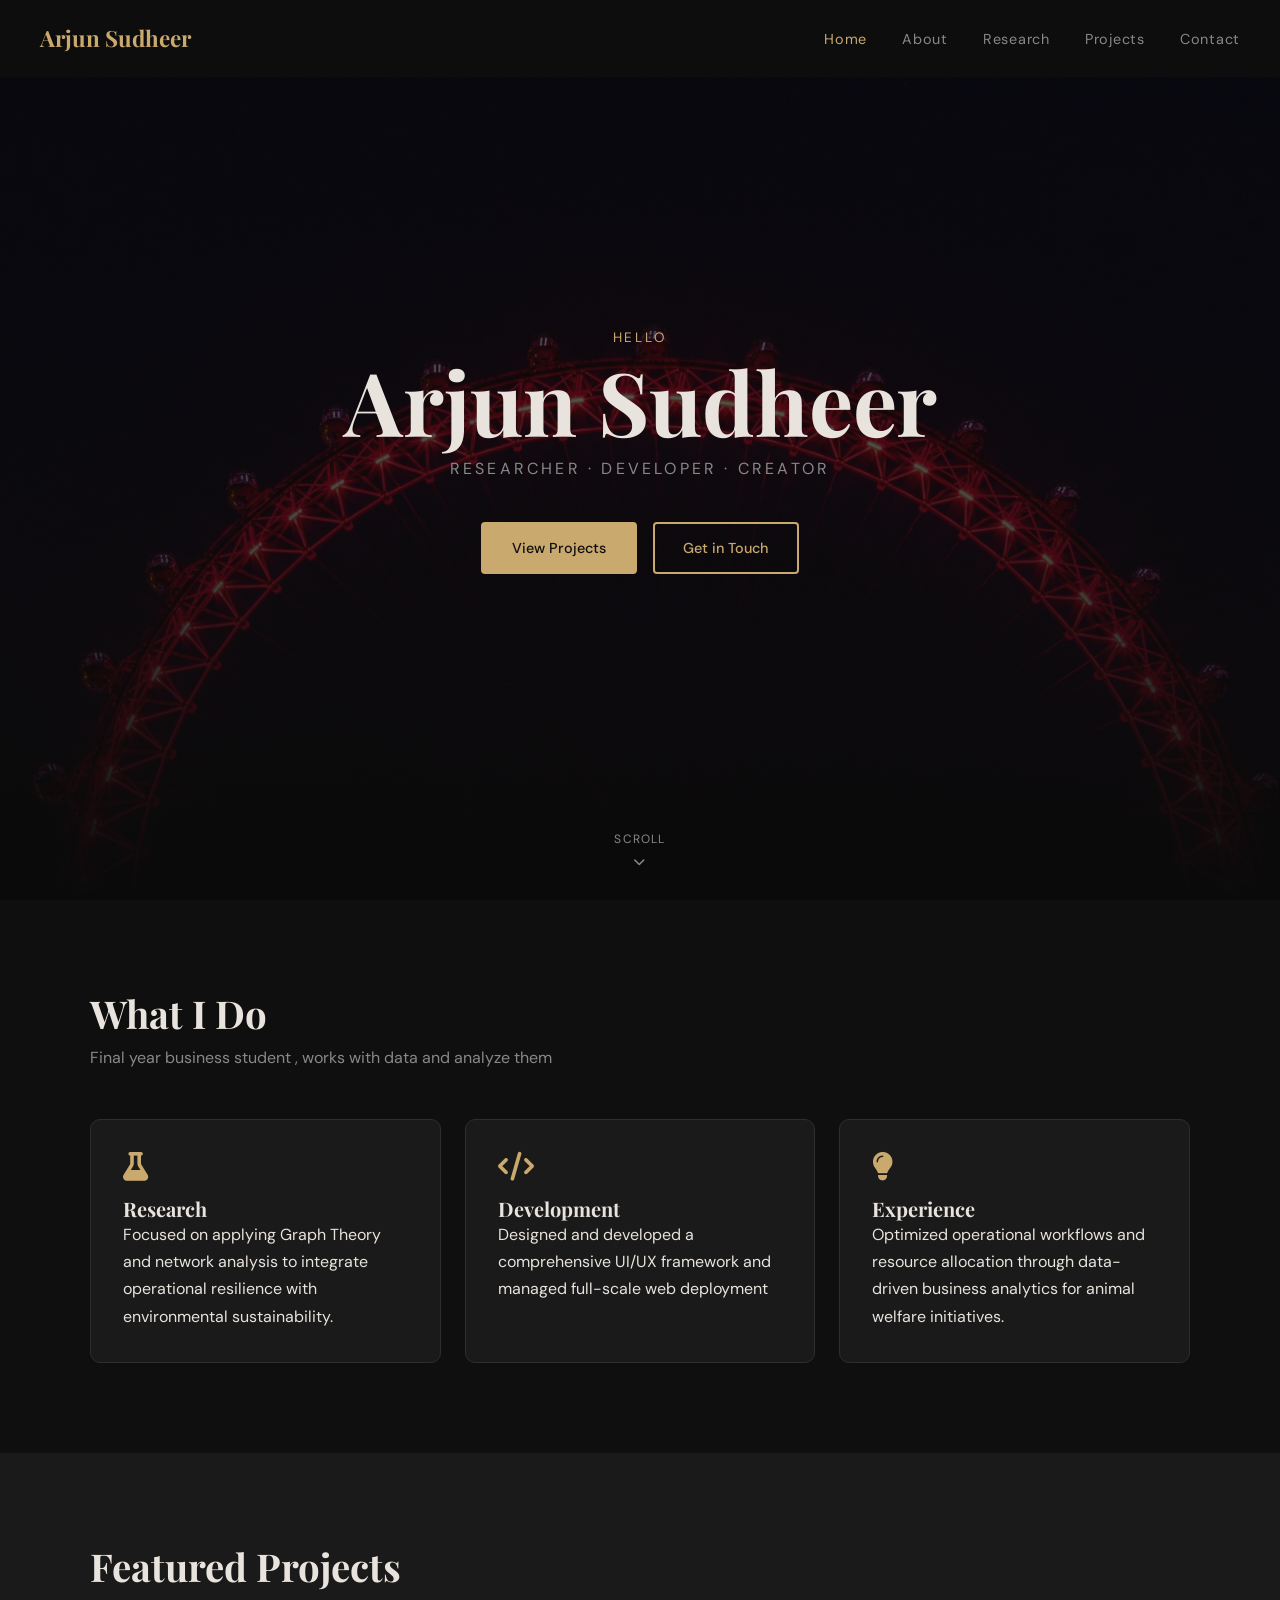
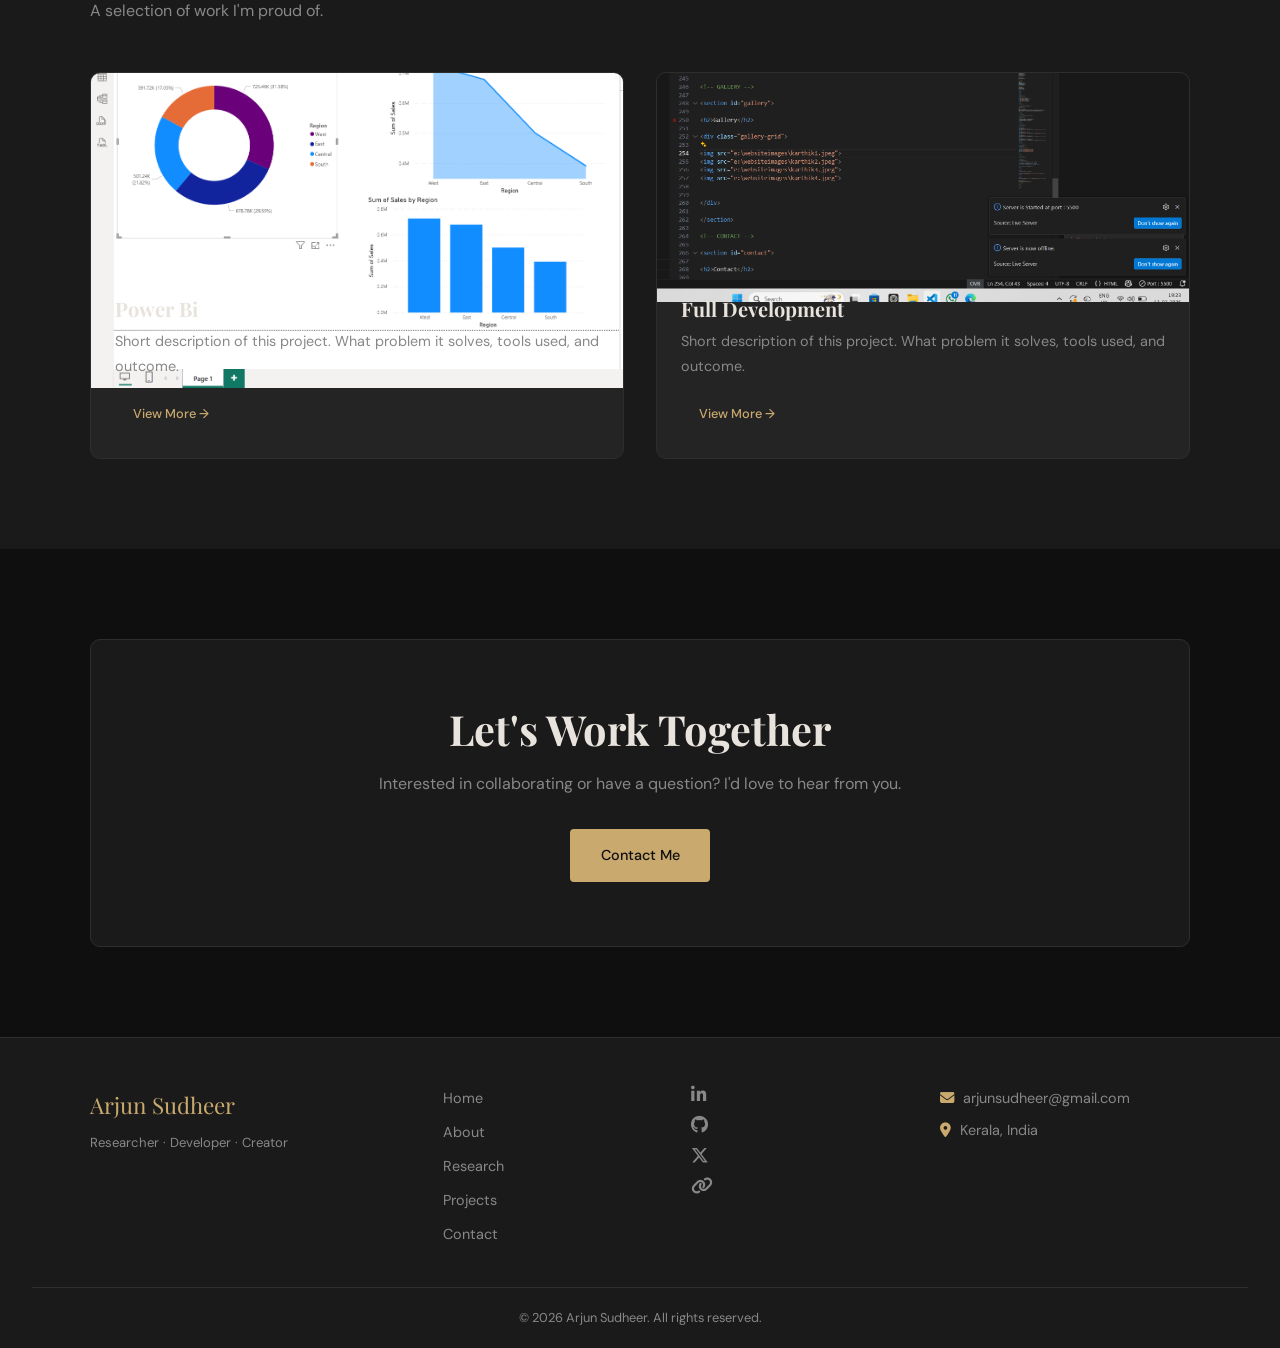
==== arjun_web/index.html @ 91f1396e "Add files via upload" ====
<!DOCTYPE html>
<html lang="en">
<head>
  <meta charset="UTF-8" />
  <meta name="viewport" content="width=device-width, initial-scale=1.0"/>
  <title>Portfolio | Home</title>
  <link rel="stylesheet" href="css/style.css" />
  <link rel="stylesheet" href="css/home.css" />
  <link href="https://fonts.googleapis.com/css2?family=Playfair+Display:wght@400;700&family=DM+Sans:wght@300;400;500&display=swap" rel="stylesheet"/>
  <link rel="stylesheet" href="https://cdnjs.cloudflare.com/ajax/libs/font-awesome/6.5.0/css/all.min.css"/>
</head>
<body>

  <!-- NAV -->
  <nav class="navbar" id="navbar">
    <div class="nav-logo">Arjun Sudheer</div>
    <ul class="nav-links">
      <li><a href="index.html" class="active">Home</a></li>
      <li><a href="about.html">About</a></li>
      <li><a href="research.html">Research</a></li>
      <li><a href="projects.html">Projects</a></li>
      <li><a href="contact.html">Contact</a></li>
    </ul>
    <div class="hamburger" id="hamburger">
      <span></span><span></span><span></span>
    </div>
  </nav>

  <!-- SECTION 1: HERO -->
  <section class="hero section" id="hero">
    <div class="hero-bg">
      <!-- Replace 'images/hero-bg.jpg' with your own background image -->
      <img src="images/ferrybg.jpeg" alt="Background" class="hero-img" />
      <div class="hero-overlay"></div>
    </div>
    <div class="hero-content">
      <p class="hero-sub">Hello</p>
      <h1 class="hero-title">Arjun  Sudheer</h1>
      <p class="hero-role">Researcher · Developer · Creator</p>
      <div class="hero-btns">
        <a href="projects.html" class="btn btn-primary">View Projects</a>
        <a href="contact.html" class="btn btn-outline">Get in Touch</a>
      </div>
    </div>
    <div class="scroll-hint">
      <span>Scroll</span>
      <i class="fa fa-chevron-down"></i>
    </div>
  </section>

  <!-- SECTION 2: WHAT I DO -->
  <section class="section home-services" id="services">
    <div class="container">
      <h2 class="section-title">What I Do</h2>
      <p class="section-subtitle">Final year business student , works with data and analyze them </p>
      <div class="cards-grid">
        <div class="card">
          <i class="fa fa-flask card-icon"></i>
          <h3>Research</h3>
          <p>Focused on applying Graph Theory and network analysis to integrate operational 
            resilience with environmental sustainability.</p>
        </div>
        <div class="card">
          <i class="fa fa-code card-icon"></i>
          <h3>Development</h3>
          <p>Designed and developed a comprehensive UI/UX 
            framework and managed full-scale web deployment</p>
        </div>
        <div class="card">
          <i class="fa fa-lightbulb card-icon"></i>
          <h3>Experience</h3>
          <p>Optimized operational workflows and resource allocation through data-driven business analytics for animal welfare initiatives.</p>
        </div>
      </div>
    </div>
  </section>

  <!-- SECTION 3: FEATURED PROJECTS -->
  <section class="section home-featured" id="featured">
    <div class="container">
      <h2 class="section-title">Featured Projects</h2>
      <p class="section-subtitle">A selection of work I'm proud of.</p>
      <div class="featured-grid">
        <div class="featured-card">
          <div class="featured-img-placeholder"><img src="images/powerbi1.png" alt=""></div>
          <div class="featured-info">
            <h3>Power Bi </h3>
            <p>Short description of this project. What problem it solves, tools used, and outcome.</p>
            <a href="projects.html" class="btn btn-small">View More →</a>
          </div>
        </div>
        <div class="featured-card"> 
          <div class="featured-img-placeholder"><img src="images/fullstackcode.png" alt=""></div>
          <div class="featured-info">
            <h3>Full Development</h3>
            <p>Short description of this project. What problem it solves, tools used, and outcome.</p>
            <a href="projects.html" class="btn btn-small">View More →</a>
          </div>
        </div>
      </div>
    </div>
  </section>

  <!-- SECTION 4: CALL TO ACTION -->
  <section class="section home-cta" id="cta">
    <div class="container cta-box">
      <h2>Let's Work Together</h2>
      <p>Interested in collaborating or have a question? I'd love to hear from you.</p>
      <a href="contact.html" class="btn btn-primary">Contact Me</a>
    </div>
  </section>

  <!-- FOOTER -->
  <footer class="footer">
    <div class="footer-inner">
      <div class="footer-brand">
        <span class="footer-logo">Arjun Sudheer</span>
        <p class="footer-tagline">Researcher · Developer · Creator</p>
      </div>
      <div class="footer-links">
        <a href="index.html">Home</a>
        <a href="about.html">About</a>
        <a href="research.html">Research</a>
        <a href="projects.html">Projects</a>
        <a href="contact.html">Contact</a>
      </div>
      <div class="footer-social">
        <a href="https://linkedin.com/in/yourprofile" target="_blank" title="LinkedIn">
          <i class="fab fa-linkedin-in"></i>
        </a>
        <a href="https://github.com/yourusername" target="_blank" title="GitHub">
          <i class="fab fa-github"></i>
        </a>
        <!-- Add more social links below -->
        <a href="#" title="Twitter / X">
          <i class="fab fa-x-twitter"></i>
        </a>
        <a href="#" title="Your Other Platform">
          <i class="fas fa-link"></i>
        </a>
      </div>
      <div class="footer-contact-info">
        <p><i class="fas fa-envelope"></i>arjunsudheer@gmail.com</p>
        <p><i class="fas fa-map-marker-alt"></i>Kerala, India</p>
      </div>
    </div>
    <div class="footer-bottom">
      <p>&copy; 2026 Arjun Sudheer. All rights reserved.</p>
    </div>
  </footer>

  <script src="js/main.js"></script>
</body>
</html>
---- arjun_web/css/style.css ----
/* ============================================
   GLOBAL STYLES — style.css
   ============================================ */

/* ---------- CSS Variables ---------- */
:root {
  --color-bg: #0f0f0f;
  --color-surface: #1a1a1a;
  --color-surface-2: #242424;
  --color-border: #2e2e2e;
  --color-text: #e8e3dc;
  --color-text-muted: #888;
  --color-accent: #c9a96e;        /* warm gold */
  --color-accent-hover: #e0c080;
  --color-accent-dark: #8a6f3f;

  --font-display: 'Playfair Display', Georgia, serif;
  --font-body: 'DM Sans', sans-serif;

  --radius: 10px;
  --transition: 0.3s ease;
  --max-width: 1100px;
}

/* ---------- Reset & Base ---------- */
*, *::before, *::after { box-sizing: border-box; margin: 0; padding: 0; }

html { scroll-behavior: smooth; }

body {
  background: var(--color-bg);
  color: var(--color-text);
  font-family: var(--font-body);
  font-size: 1rem;
  line-height: 1.7;
  -webkit-font-smoothing: antialiased;
}

img { max-width: 100%; display: block; }
a { color: var(--color-accent); text-decoration: none; transition: color var(--transition); }
a:hover { color: var(--color-accent-hover); }

/* ---------- Section Layout ---------- */
.section {
  padding: 90px 24px;
}

.container {
  max-width: var(--max-width);
  margin: 0 auto;
  width: 100%;
}

/* ---------- Typography ---------- */
h1, h2, h3, h4 {
  font-family: var(--font-display);
  line-height: 1.2;
}

h1 { font-size: clamp(2.2rem, 5vw, 3.8rem); }
h2 { font-size: clamp(1.8rem, 3.5vw, 2.6rem); }
h3 { font-size: 1.25rem; }

.section-title {
  font-family: var(--font-display);
  font-size: clamp(1.8rem, 3vw, 2.4rem);
  margin-bottom: 0.5rem;
  color: var(--color-text);
}

.section-subtitle {
  color: var(--color-text-muted);
  max-width: 600px;
  margin-bottom: 3rem;
}

.hero-sub {
  font-size: 0.85rem;
  letter-spacing: 0.2em;
  text-transform: uppercase;
  color: var(--color-accent);
  margin-bottom: 0.5rem;
}

.accent { color: var(--color-accent); }

/* ---------- Buttons ---------- */
.btn {
  display: inline-block;
  padding: 0.75rem 1.8rem;
  border-radius: 4px;
  font-family: var(--font-body);
  font-size: 0.9rem;
  font-weight: 500;
  cursor: pointer;
  transition: all var(--transition);
  border: 2px solid transparent;
}

.btn-primary {
  background: var(--color-accent);
  color: #0f0f0f;
  border-color: var(--color-accent);
}
.btn-primary:hover {
  background: var(--color-accent-hover);
  border-color: var(--color-accent-hover);
  color: #0f0f0f;
}

.btn-outline {
  background: transparent;
  color: var(--color-accent);
  border-color: var(--color-accent);
}
.btn-outline:hover {
  background: var(--color-accent);
  color: #0f0f0f;
}

.btn-small {
  padding: 0.45rem 1rem;
  font-size: 0.8rem;
}

.btn-full { width: 100%; text-align: center; }

/* ---------- Cards ---------- */
.cards-grid {
  display: grid;
  grid-template-columns: repeat(auto-fit, minmax(250px, 1fr));
  gap: 1.5rem;
}

.card {
  background: var(--color-surface);
  border: 1px solid var(--color-border);
  border-radius: var(--radius);
  padding: 2rem;
  transition: transform var(--transition), border-color var(--transition);
}
.card:hover {
  transform: translateY(-4px);
  border-color: var(--color-accent);
}

.card-icon {
  font-size: 1.8rem;
  color: var(--color-accent);
  margin-bottom: 1rem;
}

/* ---------- Page Header (inner pages) ---------- */
.page-header {
  padding-top: 140px;
  padding-bottom: 60px;
  border-bottom: 1px solid var(--color-border);
}

/* ---------- CTA Box ---------- */
.cta-box {
  text-align: center;
  background: var(--color-surface);
  border: 1px solid var(--color-border);
  border-radius: var(--radius);
  padding: 4rem 2rem;
}
.cta-box h2 { margin-bottom: 1rem; }
.cta-box p { color: var(--color-text-muted); margin-bottom: 2rem; }

/* ============================================
   NAVBAR
   ============================================ */
.navbar {
  position: fixed;
  top: 0; left: 0;
  width: 100%;
  z-index: 999;
  display: flex;
  align-items: center;
  justify-content: space-between;
  padding: 1.2rem 2.5rem;
  background: rgba(15, 15, 15, 0.85);
  backdrop-filter: blur(12px);
  border-bottom: 1px solid transparent;
  transition: border-color 0.3s, padding 0.3s;
}
.navbar.scrolled {
  border-bottom-color: var(--color-border);
  padding: 0.9rem 2.5rem;
}

.nav-logo {
  font-family: var(--font-display);
  font-size: 1.4rem;
  color: var(--color-accent);
  font-weight: 700;
}

.nav-links {
  list-style: none;
  display: flex;
  gap: 2.2rem;
}
.nav-links a {
  font-size: 0.9rem;
  letter-spacing: 0.05em;
  color: var(--color-text-muted);
  font-weight: 400;
  transition: color var(--transition);
}
.nav-links a:hover,
.nav-links a.active {
  color: var(--color-accent);
}

.hamburger {
  display: none;
  flex-direction: column;
  gap: 5px;
  cursor: pointer;
}
.hamburger span {
  display: block;
  width: 24px;
  height: 2px;
  background: var(--color-text);
  border-radius: 2px;
  transition: all 0.3s;
}

/* ============================================
   FOOTER
   ============================================ */
.footer {
  background: var(--color-surface);
  border-top: 1px solid var(--color-border);
  padding: 3rem 2rem 0;
  color: var(--color-text-muted);
  font-size: 0.9rem;
}

.footer-inner {
  max-width: var(--max-width);
  margin: 0 auto;
  display: grid;
  grid-template-columns: 1.5fr 1fr 1fr 1.2fr;
  gap: 2.5rem;
  padding-bottom: 2.5rem;
}

.footer-logo {
  font-family: var(--font-display);
  font-size: 1.4rem;
  color: var(--color-accent);
  display: block;
  margin-bottom: 0.5rem;
}

.footer-tagline { font-size: 0.82rem; }

.footer-links {
  display: flex;
  flex-direction: column;
  gap: 0.6rem;
}
.footer-links a {
  color: var(--color-text-muted);
  transition: color var(--transition);
}
.footer-links a:hover { color: var(--color-accent); }

.footer-social {
  display: flex;
  flex-direction: column;
  gap: 0.8rem;
}
.footer-social a {
  display: flex;
  align-items: center;
  gap: 0.6rem;
  color: var(--color-text-muted);
  font-size: 1.1rem;
  transition: color var(--transition);
}
.footer-social a:hover { color: var(--color-accent); }

.footer-contact-info p {
  display: flex;
  align-items: center;
  gap: 0.6rem;
  margin-bottom: 0.5rem;
}
.footer-contact-info i { color: var(--color-accent); }

.footer-bottom {
  border-top: 1px solid var(--color-border);
  text-align: center;
  padding: 1.2rem 0;
  font-size: 0.8rem;
}

/* ============================================
   SCROLL-REVEAL ANIMATION
   ============================================ */
.reveal {
  opacity: 0;
  transform: translateY(30px);
  transition: opacity 0.7s ease, transform 0.7s ease;
}
.reveal.visible {
  opacity: 1;
  transform: translateY(0);
}

/* ============================================
   RESPONSIVE
   ============================================ */
@media (max-width: 900px) {
  .footer-inner {
    grid-template-columns: 1fr 1fr;
  }
}

@media (max-width: 650px) {
  .nav-links {
    display: none;
    position: absolute;
    top: 100%; left: 0;
    width: 100%;
    flex-direction: column;
    background: var(--color-surface);
    padding: 1.5rem 2rem;
    gap: 1.2rem;
    border-bottom: 1px solid var(--color-border);
  }
  .nav-links.open { display: flex; }
  .hamburger { display: flex; }

  .footer-inner {
    grid-template-columns: 1fr;
  }

  .section { padding: 60px 16px; }
}
---- arjun_web/css/home.css ----
/* ============================================
   HOME PAGE — home.css
   ============================================ */

/* HERO */
.hero {
  position: relative;
  min-height: 100vh;
  display: flex;
  align-items: center;
  justify-content: center;
  text-align: center;
  overflow: hidden;
  padding: 0 24px;
}

.hero-bg {
  position: absolute;
  inset: 0;
  z-index: 0;
}

.hero-img {
  width: 100%;
  height: 100%;
  object-fit: cover;
  /* Remove the line below if you have a real image */
  background: #1a1a1a;
}

.hero-overlay {
  position: absolute;
  inset: 0;
  background: linear-gradient(
    to bottom,
    rgba(10, 10, 10, 0.6) 0%,
    rgba(10, 10, 10, 0.75) 60%,
    rgba(10, 10, 10, 1) 100%
  );
}

.hero-content {
  position: relative;
  z-index: 1;
  max-width: 720px;
}

.hero-title {
  font-size: clamp(3rem, 7vw, 5.5rem);
  line-height: 1;
  margin-bottom: 0.6rem;
  color: var(--color-text);
}

.hero-role {
  font-size: 1rem;
  letter-spacing: 0.2em;
  text-transform: uppercase;
  color: var(--color-text-muted);
  margin-bottom: 2.5rem;
}

.hero-btns {
  display: flex;
  gap: 1rem;
  justify-content: center;
  flex-wrap: wrap;
}

/* Scroll hint */
.scroll-hint {
  position: absolute;
  bottom: 2rem;
  left: 50%;
  transform: translateX(-50%);
  z-index: 1;
  display: flex;
  flex-direction: column;
  align-items: center;
  gap: 0.4rem;
  color: var(--color-text-muted);
  font-size: 0.75rem;
  letter-spacing: 0.1em;
  text-transform: uppercase;
  animation: bounce 2s infinite;
}

@keyframes bounce {
  0%, 100% { transform: translateX(-50%) translateY(0); }
  50% { transform: translateX(-50%) translateY(8px); }
}

/* SERVICES SECTION */
.home-services {
  background: var(--color-bg);
}

/* FEATURED PROJECTS */
.home-featured { background: var(--color-surface); }

.featured-grid {
  display: grid;
  grid-template-columns: repeat(auto-fit, minmax(300px, 1fr));
  gap: 2rem;
}

.featured-card {
  background: var(--color-surface-2);
  border: 1px solid var(--color-border);
  border-radius: var(--radius);
  overflow: hidden;
  transition: transform var(--transition), border-color var(--transition);
}
.featured-card:hover {
  transform: translateY(-5px);
  border-color: var(--color-accent);
}

.featured-img-placeholder {
  height: 200px;
  background: var(--color-border);
  display: flex;
  align-items: center;
  justify-content: center;
  color: var(--color-text-muted);
  font-size: 0.85rem;
  /* Replace with real image:
     background: url('images/project.jpg') center/cover no-repeat;
  */
}

.featured-info {
  padding: 1.5rem;
}
.featured-info h3 { margin-bottom: 0.5rem; }
.featured-info p { color: var(--color-text-muted); margin-bottom: 1rem; font-size: 0.9rem; }

/* CTA */
.home-cta { background: var(--color-bg); }

@media (max-width: 600px) {
  .hero-btns { flex-direction: column; align-items: center; }
}
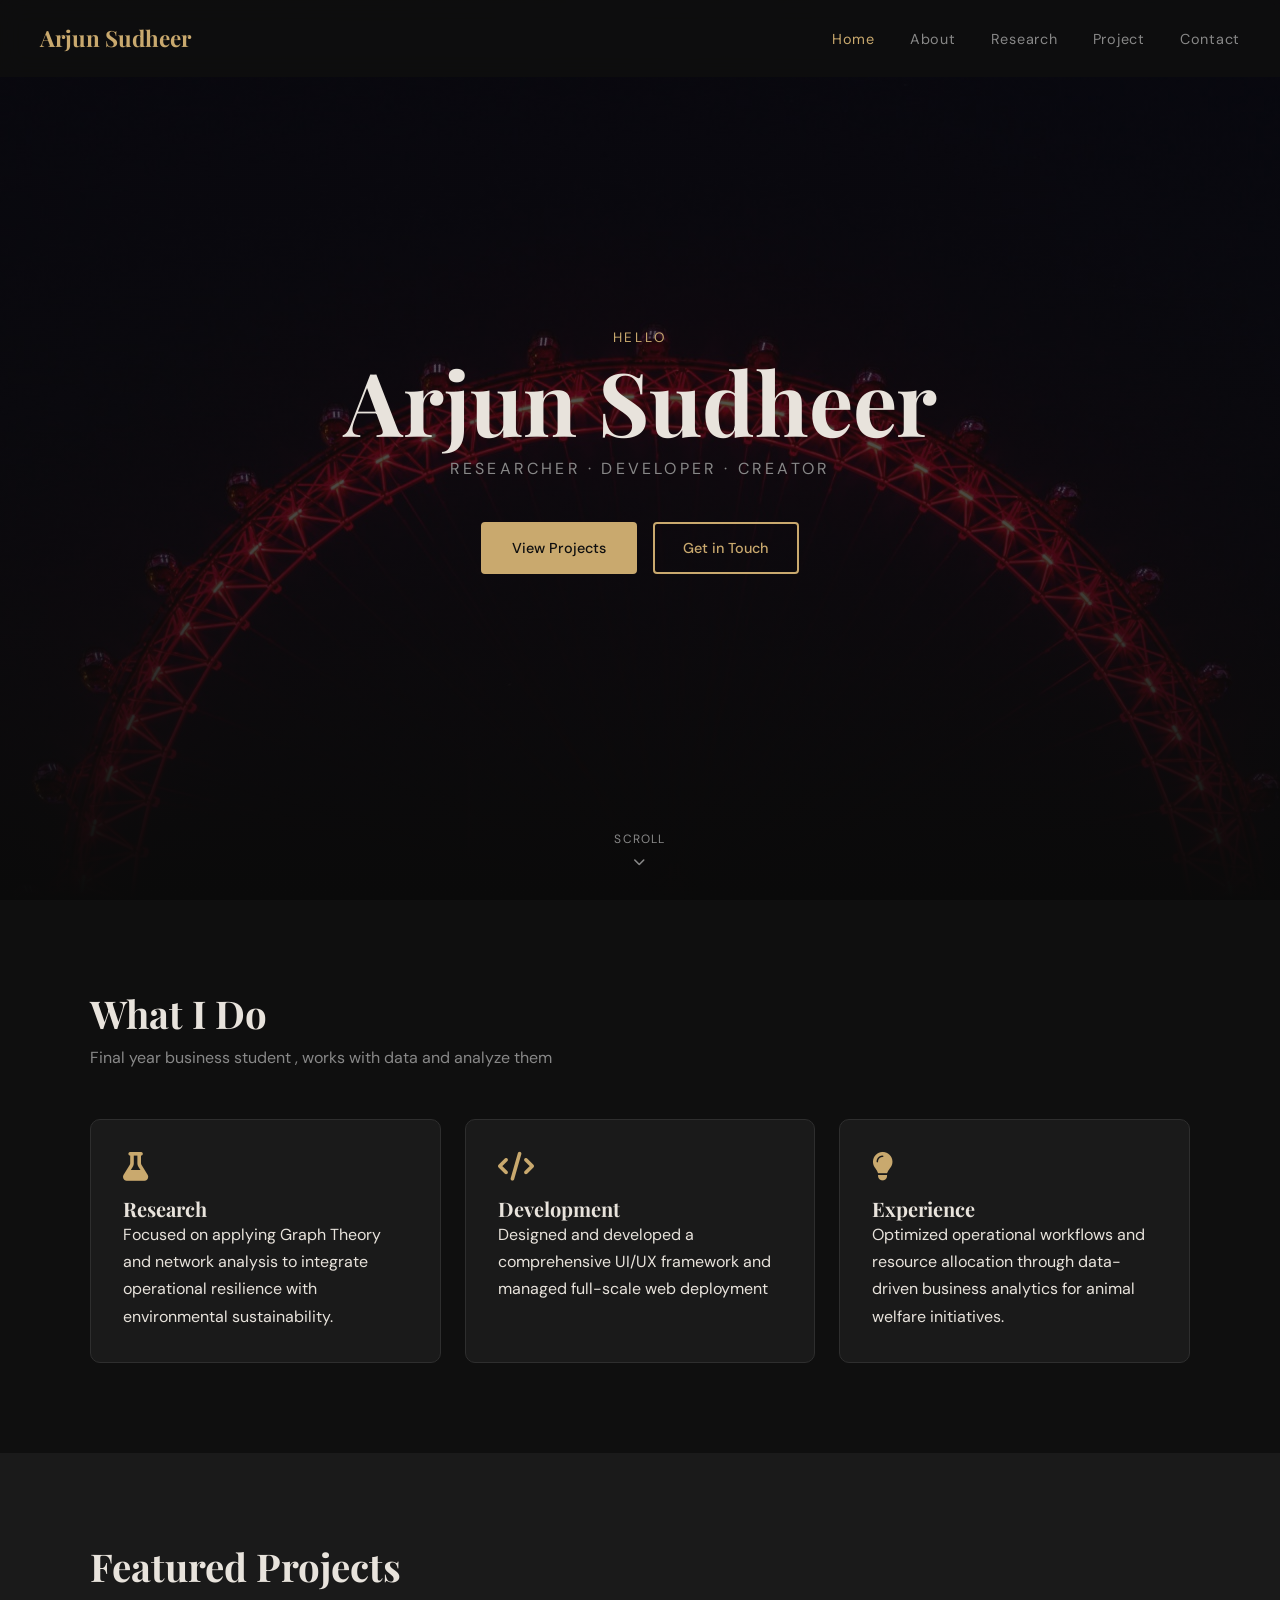
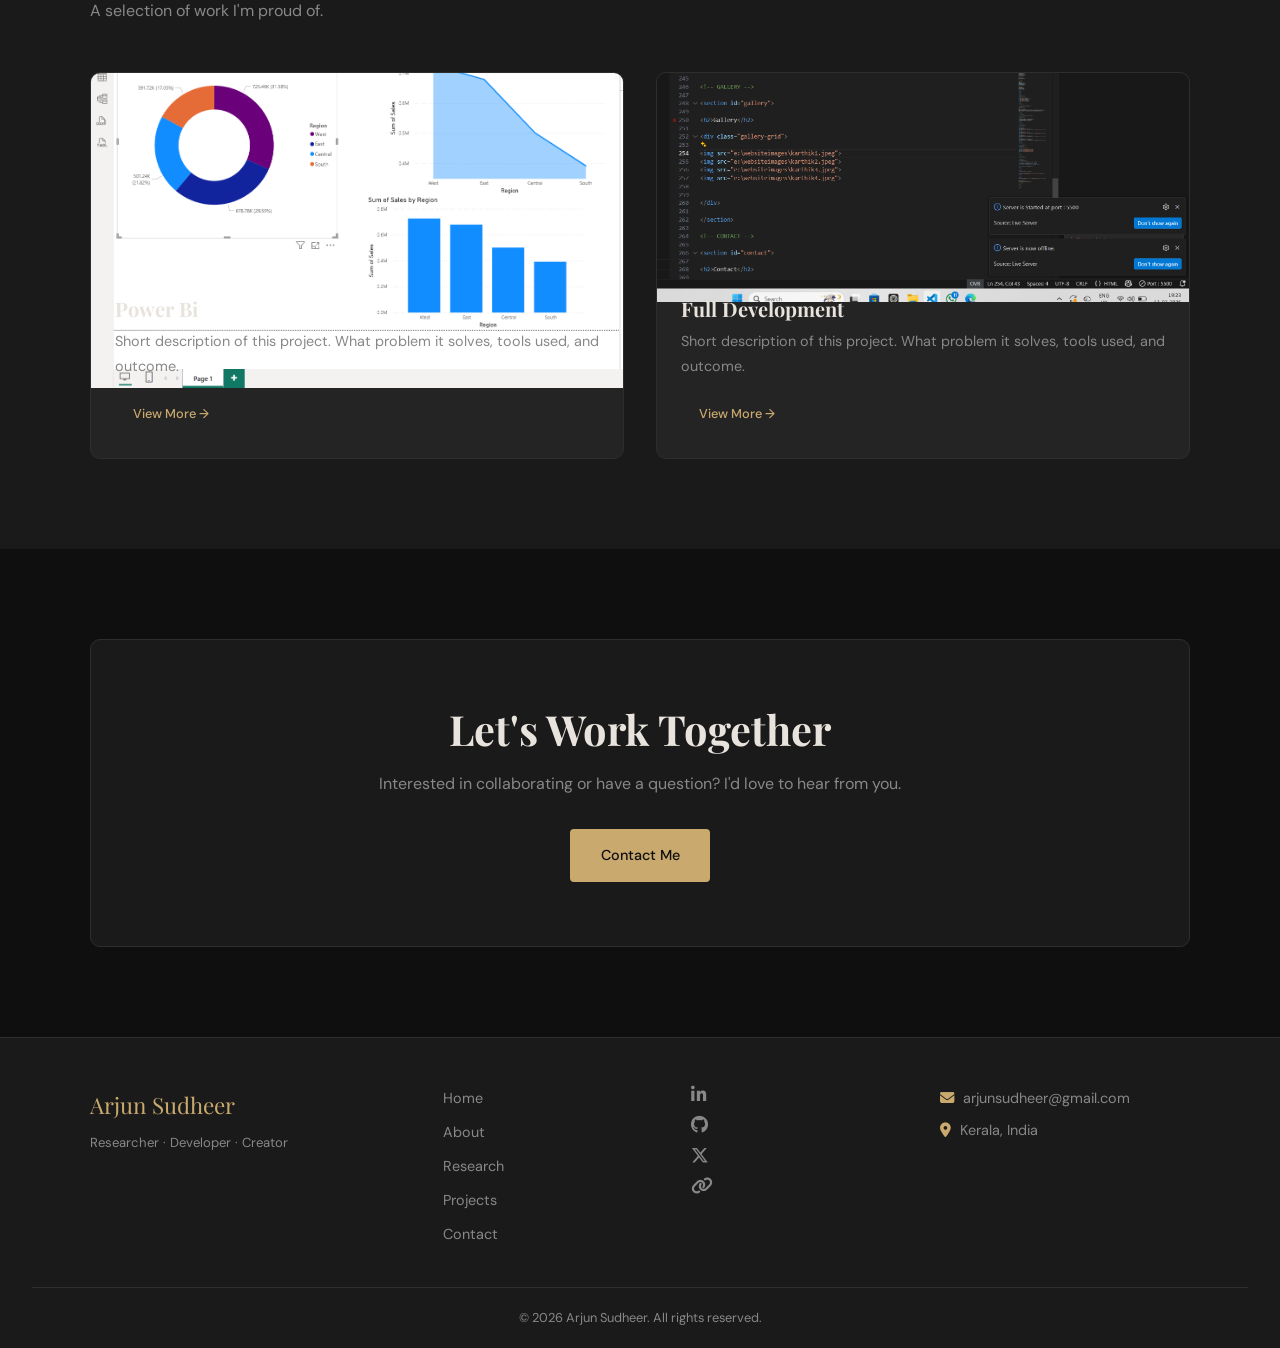
==== commit 2c8f05ca: "Project changed to projects in menu" ====
--- a/arjun_web/index.html
+++ b/arjun_web/index.html
@@ -18,7 +18,7 @@
       <li><a href="index.html" class="active">Home</a></li>
       <li><a href="about.html">About</a></li>
       <li><a href="research.html">Research</a></li>
-      <li><a href="projects.html">Projects</a></li>
+      <li><a href="projects.html">Project</a></li>
       <li><a href="contact.html">Contact</a></li>
     </ul>
     <div class="hamburger" id="hamburger">
